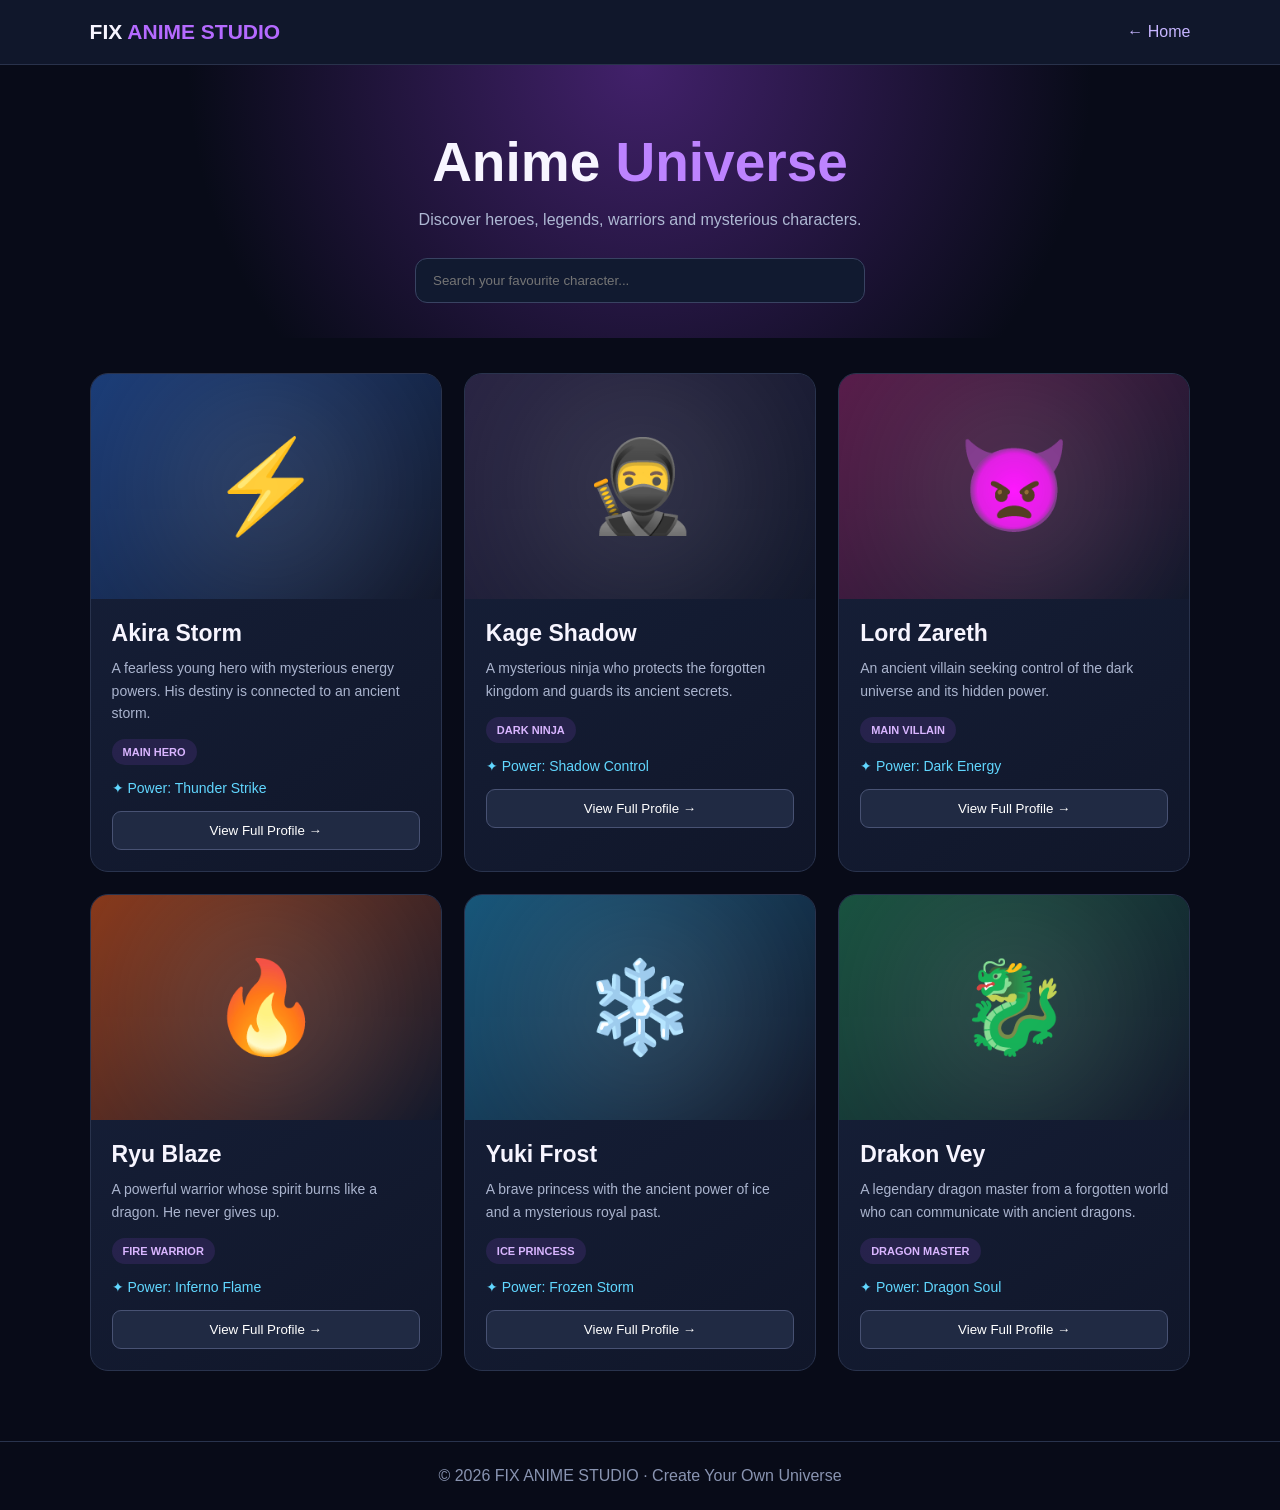
==== characters.html @ ac52e099 "characters.html" ====
<!DOCTYPE html>
<html lang="en">
<head>
<meta charset="UTF-8">
<meta name="viewport" content="width=device-width,initial-scale=1">
<title>Characters | FIX ANIME STUDIO</title>
<style>
*{box-sizing:border-box;margin:0;padding:0}
body{background:#080b18;color:#f7f5ff;font-family:Arial,sans-serif}
header{padding:20px 7%;display:flex;justify-content:space-between;align-items:center;gap:15px;background:#10172b;border-bottom:1px solid #29324b;position:sticky;top:0;z-index:5}
.logo{font-size:21px;font-weight:900}.logo span{color:#b56aff}
a{color:#c6b5ff;text-decoration:none}
.hero{text-align:center;padding:65px 20px 35px;background:radial-gradient(circle at 50% 0,#42216b,transparent 65%)}
.hero h1{font-size:clamp(32px,6vw,55px);margin-bottom:12px}
.hero p{color:#aeb8d3;line-height:1.7}
.search{display:block;width:min(450px,90%);margin:25px auto 0;padding:14px 17px;border-radius:12px;border:1px solid #394362;background:#111a30;color:white;outline:none}
main{padding:35px 7% 70px}
.grid{display:grid;grid-template-columns:repeat(3,minmax(0,1fr));gap:22px}
.card{background:linear-gradient(145deg,#17213b,#101629);border:1px solid #29334d;border-radius:18px;overflow:hidden;transition:.25s}
.card:hover{transform:translateY(-6px);border-color:#ad67ff;box-shadow:0 15px 35px #8b35ff22}
.art{height:225px;display:grid;place-items:center;font-size:90px;position:relative;overflow:hidden}
.art:after{content:"";position:absolute;width:170px;height:170px;border-radius:50%;background:white;filter:blur(90px);opacity:.25}
.info{padding:21px}
.info h2{font-size:23px;margin-bottom:10px}
.info p{color:#aab4ce;line-height:1.6;font-size:14px;min-height:45px}
.tag{display:inline-block;margin-top:15px;padding:7px 11px;border-radius:30px;background:#a855f722;color:#d9b5ff;font-size:11px;font-weight:bold}
.power{color:#61d7ff;margin:15px 0;font-size:14px}
.details{border:1px solid #485273;background:#202a43;color:white;padding:11px 15px;border-radius:9px;width:100%}
.details:hover{background:#793de1}
.empty{text-align:center;color:#aab4ce;padding:35px;display:none}
footer{text-align:center;padding:25px;border-top:1px solid #29334d;color:#8994b1}
@media(max-width:850px){.grid{grid-template-columns:repeat(2,minmax(0,1fr))}}
@media(max-width:570px){header{padding:16px 5%}.grid{grid-template-columns:1fr}main{padding:25px 5%}.art{height:240px}}
</style>
</head>
<body>
<header>
  <div class="logo">FIX <span>ANIME STUDIO</span></div>
  <a href="index.html">← Home</a>
</header>

<section class="hero">
  <h1>Anime <span style="color:#bd83ff">Universe</span></h1>
  <p>Discover heroes, legends, warriors and mysterious characters.</p>
  <input class="search" id="search" placeholder="Search your favourite character...">
</section>

<main>
  <div class="grid" id="grid"></div>
  <div class="empty" id="empty">No characters found.</div>
</main>

<footer>© 2026 FIX ANIME STUDIO · Create Your Own Universe</footer>

<script>
const KEY="fixAnimeCharacters";

const defaults=[
 {id:"akira",name:"Akira Storm",role:"MAIN HERO",power:"Thunder Strike",description:"A fearless young hero with mysterious energy powers. His destiny is connected to an ancient storm.",emoji:"⚡",color:"#193b77"},
 {id:"kage",name:"Kage Shadow",role:"DARK NINJA",power:"Shadow Control",description:"A mysterious ninja who protects the forgotten kingdom and guards its ancient secrets.",emoji:"🥷",color:"#282342"},
 {id:"zareth",name:"Lord Zareth",role:"MAIN VILLAIN",power:"Dark Energy",description:"An ancient villain seeking control of the dark universe and its hidden power.",emoji:"👿",color:"#571b49"},
 {id:"ryu",name:"Ryu Blaze",role:"FIRE WARRIOR",power:"Inferno Flame",description:"A powerful warrior whose spirit burns like a dragon. He never gives up.",emoji:"🔥",color:"#873719"},
 {id:"yuki",name:"Yuki Frost",role:"ICE PRINCESS",power:"Frozen Storm",description:"A brave princess with the ancient power of ice and a mysterious royal past.",emoji:"❄️",color:"#155579"},
 {id:"drakon",name:"Drakon Vey",role:"DRAGON MASTER",power:"Dragon Soul",description:"A legendary dragon master from a forgotten world who can communicate with ancient dragons.",emoji:"🐉",color:"#17513e"}
];

function getCharacters(){
 try{
  const saved=localStorage.getItem(KEY);
  if(saved!==null)return JSON.parse(saved);
 }catch(e){}
 localStorage.setItem(KEY,JSON.stringify(defaults));
 return defaults;
}

function render(){
 const list=getCharacters();
 const query=document.getElementById("search").value.toLowerCase();
 const grid=document.getElementById("grid");
 grid.innerHTML="";
 const filtered=list.filter(c=>
  [c.name,c.role,c.power,c.description].join(" ").toLowerCase().includes(query)
 );
 document.getElementById("empty").style.display=filtered.length?"none":"block";

 filtered.forEach(c=>{
  const card=document.createElement("article");
  card.className="card";
  const art=document.createElement("div");
  art.className="art";
  art.style.background=`linear-gradient(135deg,${c.color||"#34245b"},#101629)`;
  art.textContent=c.emoji||"✨";

  const info=document.createElement("div");
  info.className="info";
  const name=document.createElement("h2");
  name.textContent=c.name;
  const desc=document.createElement("p");
  desc.textContent=c.description;
  const tag=document.createElement("span");
  tag.className="tag";
  tag.textContent=c.role;
  const power=document.createElement("div");
  power.className="power";
  power.textContent="✦ Power: "+c.power;
  const button=document.createElement("button");
  button.className="details";
  button.textContent="View Full Profile →";
  button.onclick=()=>alert(
   "CHARACTER PROFILE\n\nName: "+c.name+
   "\nRole: "+c.role+
   "\nPower: "+c.power+
   "\n\n"+c.description
  );

  info.append(name,desc,tag,power,button);
  card.append(art,info);
  grid.appendChild(card);
 });
}

document.getElementById("search").addEventListener("input",render);
window.addEventListener("storage",render);
render();
</script>
</body>
</html>
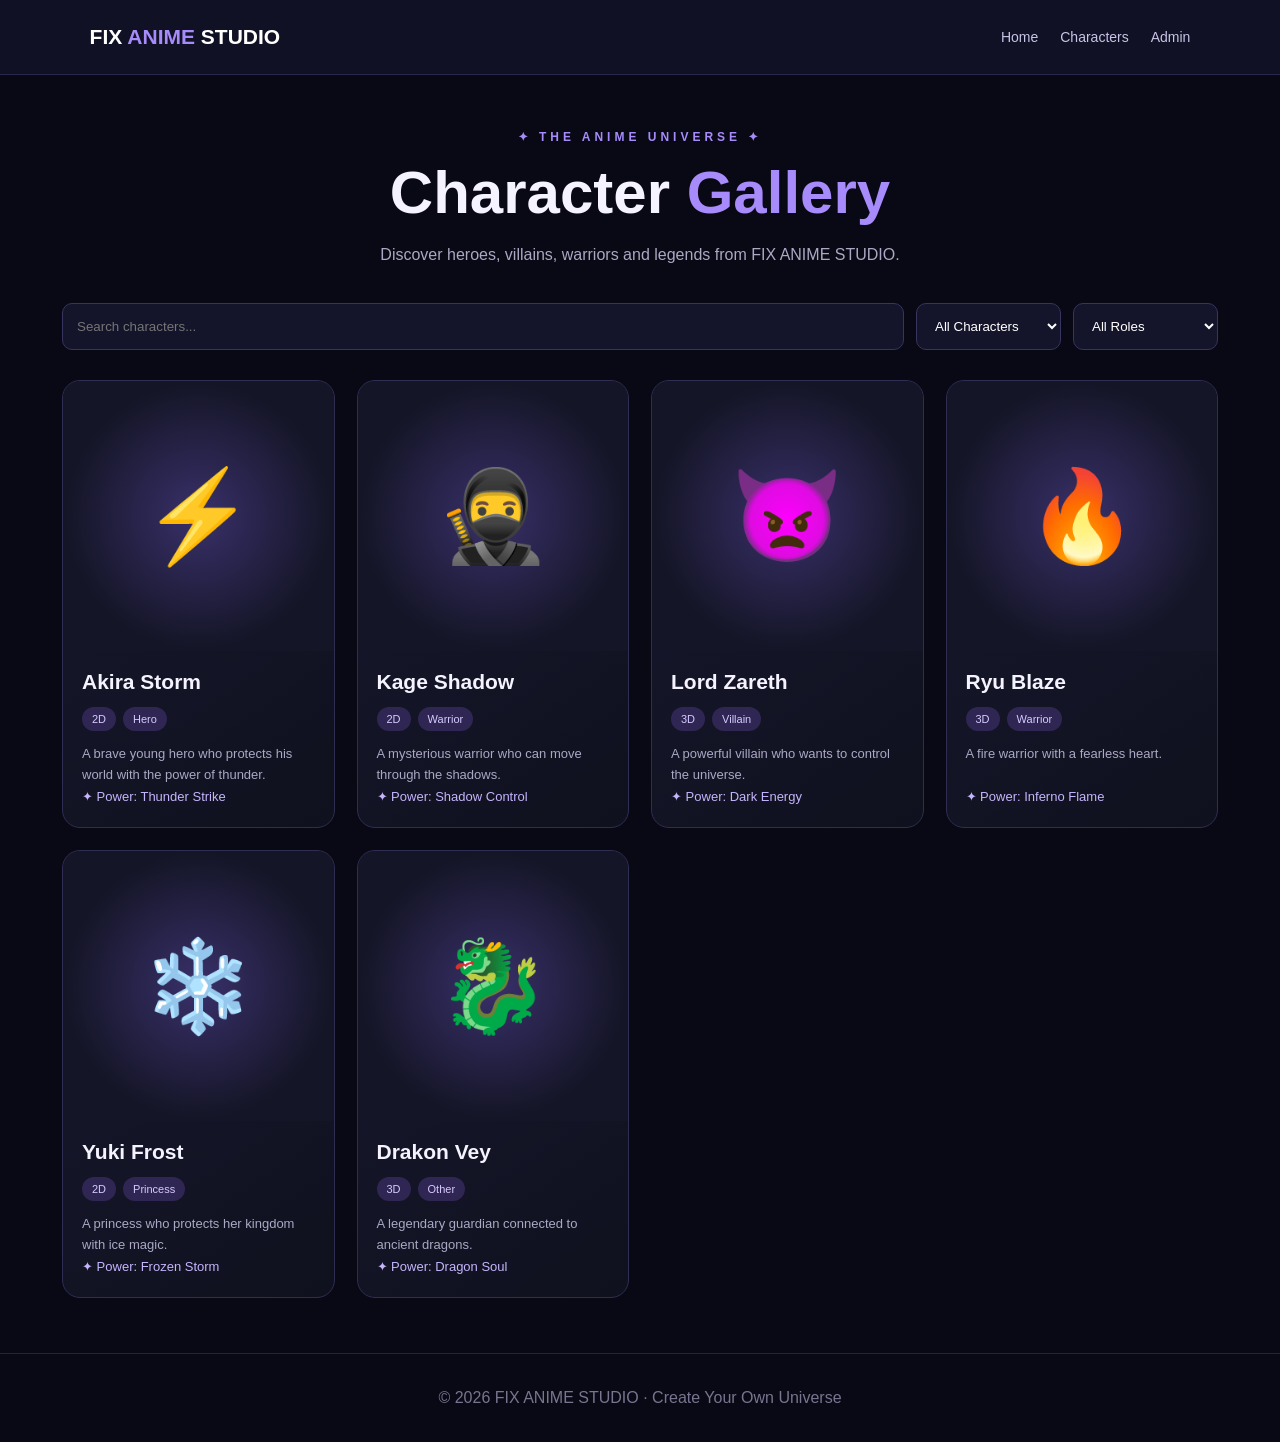
==== commit 810811da: "characters.html" ====
--- a/characters.html
+++ b/characters.html
@@ -3,124 +3,130 @@
 <html lang="en">
 <head>
 <meta charset="UTF-8">
-<meta name="viewport" content="width=device-width,initial-scale=1">
+<meta name="viewport" content="width=device-width, initial-scale=1.0">
 <title>Characters | FIX ANIME STUDIO</title>
 <style>
 *{box-sizing:border-box;margin:0;padding:0}
-body{background:#080b18;color:#f7f5ff;font-family:Arial,sans-serif}
-header{padding:20px 7%;display:flex;justify-content:space-between;align-items:center;gap:15px;background:#10172b;border-bottom:1px solid #29324b;position:sticky;top:0;z-index:5}
-.logo{font-size:21px;font-weight:900}.logo span{color:#b56aff}
-a{color:#c6b5ff;text-decoration:none}
-.hero{text-align:center;padding:65px 20px 35px;background:radial-gradient(circle at 50% 0,#42216b,transparent 65%)}
-.hero h1{font-size:clamp(32px,6vw,55px);margin-bottom:12px}
-.hero p{color:#aeb8d3;line-height:1.7}
-.search{display:block;width:min(450px,90%);margin:25px auto 0;padding:14px 17px;border-radius:12px;border:1px solid #394362;background:#111a30;color:white;outline:none}
-main{padding:35px 7% 70px}
-.grid{display:grid;grid-template-columns:repeat(3,minmax(0,1fr));gap:22px}
-.card{background:linear-gradient(145deg,#17213b,#101629);border:1px solid #29334d;border-radius:18px;overflow:hidden;transition:.25s}
-.card:hover{transform:translateY(-6px);border-color:#ad67ff;box-shadow:0 15px 35px #8b35ff22}
-.art{height:225px;display:grid;place-items:center;font-size:90px;position:relative;overflow:hidden}
-.art:after{content:"";position:absolute;width:170px;height:170px;border-radius:50%;background:white;filter:blur(90px);opacity:.25}
-.info{padding:21px}
-.info h2{font-size:23px;margin-bottom:10px}
-.info p{color:#aab4ce;line-height:1.6;font-size:14px;min-height:45px}
-.tag{display:inline-block;margin-top:15px;padding:7px 11px;border-radius:30px;background:#a855f722;color:#d9b5ff;font-size:11px;font-weight:bold}
-.power{color:#61d7ff;margin:15px 0;font-size:14px}
-.details{border:1px solid #485273;background:#202a43;color:white;padding:11px 15px;border-radius:9px;width:100%}
-.details:hover{background:#793de1}
-.empty{text-align:center;color:#aab4ce;padding:35px;display:none}
-footer{text-align:center;padding:25px;border-top:1px solid #29334d;color:#8994b1}
-@media(max-width:850px){.grid{grid-template-columns:repeat(2,minmax(0,1fr))}}
-@media(max-width:570px){header{padding:16px 5%}.grid{grid-template-columns:1fr}main{padding:25px 5%}.art{height:240px}}
+body{background:#080914;color:#f4f3ff;font-family:Arial,sans-serif}
+header{height:75px;padding:0 7%;display:flex;align-items:center;justify-content:space-between;background:#101124;border-bottom:1px solid #29264b;position:sticky;top:0;z-index:5}
+.logo{font-size:21px;font-weight:900;color:white;text-decoration:none}.logo span{color:#a78bfa}
+nav{display:flex;gap:22px}nav a{color:#c8c3e7;text-decoration:none;font-size:14px}
+nav a:hover{color:#c4b5fd}
+main{max-width:1200px;margin:auto;padding:55px 22px}
+.hero{text-align:center;margin-bottom:35px}
+.tag{color:#a78bfa;letter-spacing:4px;font-size:12px;font-weight:bold}
+h1{font-size:clamp(34px,6vw,60px);margin:14px 0}
+.hero p{color:#aaa8c4;line-height:1.7}
+.controls{display:flex;gap:12px;flex-wrap:wrap;margin:30px 0}
+input,select{background:#14152a;border:1px solid #37345e;color:white;padding:14px;border-radius:10px;outline:none}
+input{flex:1;min-width:180px}
+select{min-width:145px}
+.grid{display:grid;grid-template-columns:repeat(auto-fit,minmax(230px,1fr));gap:22px}
+.card{background:linear-gradient(145deg,#17182f,#10111e);border:1px solid #302d53;border-radius:18px;overflow:hidden;transition:.25s}
+.card:hover{transform:translateY(-6px);border-color:#9b7cff}
+.art{height:270px;background:radial-gradient(circle at center,#39306a,#141526 70%);display:flex;align-items:center;justify-content:center;overflow:hidden}
+.art img{width:100%;height:100%;object-fit:cover}
+.placeholder{font-size:90px}
+.info{padding:19px}
+.info h2{font-size:21px;margin-bottom:8px}
+.info p{color:#aaa8c4;font-size:13px;line-height:1.6;min-height:42px}
+.pills{display:flex;gap:7px;flex-wrap:wrap;margin:13px 0}
+.pill{font-size:11px;padding:6px 10px;border-radius:20px;background:#302653;color:#d8caff}
+.detail{color:#c4b5fd;font-size:13px;line-height:1.7}
+.empty{text-align:center;color:#aaa8c4;padding:60px 10px;grid-column:1/-1}
+footer{text-align:center;padding:35px;color:#77758f;border-top:1px solid #24233c}
+@media(max-width:600px){header{padding:0 15px}nav{gap:10px}nav a{font-size:12px}.art{height:230px}}
 </style>
 </head>
 <body>
 <header>
-  <div class="logo">FIX <span>ANIME STUDIO</span></div>
-  <a href="index.html">← Home</a>
+<a class="logo" href="index.html">FIX <span>ANIME</span> STUDIO</a>
+<nav>
+<a href="index.html">Home</a>
+<a href="characters.html">Characters</a>
+<a href="admin.html">Admin</a>
+</nav>
 </header>
 
+<main>
 <section class="hero">
-  <h1>Anime <span style="color:#bd83ff">Universe</span></h1>
-  <p>Discover heroes, legends, warriors and mysterious characters.</p>
-  <input class="search" id="search" placeholder="Search your favourite character...">
+<div class="tag">✦ THE ANIME UNIVERSE ✦</div>
+<h1>Character <span style="color:#a78bfa">Gallery</span></h1>
+<p>Discover heroes, villains, warriors and legends from FIX ANIME STUDIO.</p>
 </section>
 
-<main>
-  <div class="grid" id="grid"></div>
-  <div class="empty" id="empty">No characters found.</div>
+<div class="controls">
+<input id="search" placeholder="Search characters..." oninput="render()">
+<select id="type" onchange="render()">
+<option value="all">All Characters</option>
+<option value="2D">2D Anime</option>
+<option value="3D">3D Anime</option>
+</select>
+<select id="role" onchange="render()">
+<option value="all">All Roles</option>
+<option>Hero</option><option>Villain</option><option>Warrior</option>
+<option>Princess</option><option>Other</option>
+</select>
+</div>
+
+<section class="grid" id="gallery"></section>
 </main>
 
 <footer>© 2026 FIX ANIME STUDIO · Create Your Own Universe</footer>
 
 <script>
 const KEY="fixAnimeCharacters";
-
 const defaults=[
- {id:"akira",name:"Akira Storm",role:"MAIN HERO",power:"Thunder Strike",description:"A fearless young hero with mysterious energy powers. His destiny is connected to an ancient storm.",emoji:"⚡",color:"#193b77"},
- {id:"kage",name:"Kage Shadow",role:"DARK NINJA",power:"Shadow Control",description:"A mysterious ninja who protects the forgotten kingdom and guards its ancient secrets.",emoji:"🥷",color:"#282342"},
- {id:"zareth",name:"Lord Zareth",role:"MAIN VILLAIN",power:"Dark Energy",description:"An ancient villain seeking control of the dark universe and its hidden power.",emoji:"👿",color:"#571b49"},
- {id:"ryu",name:"Ryu Blaze",role:"FIRE WARRIOR",power:"Inferno Flame",description:"A powerful warrior whose spirit burns like a dragon. He never gives up.",emoji:"🔥",color:"#873719"},
- {id:"yuki",name:"Yuki Frost",role:"ICE PRINCESS",power:"Frozen Storm",description:"A brave princess with the ancient power of ice and a mysterious royal past.",emoji:"❄️",color:"#155579"},
- {id:"drakon",name:"Drakon Vey",role:"DRAGON MASTER",power:"Dragon Soul",description:"A legendary dragon master from a forgotten world who can communicate with ancient dragons.",emoji:"🐉",color:"#17513e"}
+{id:1,name:"Akira Storm",role:"Hero",type:"2D",power:"Thunder Strike",story:"A brave young hero who protects his world with the power of thunder.",image:"",emoji:"⚡"},
+{id:2,name:"Kage Shadow",role:"Warrior",type:"2D",power:"Shadow Control",story:"A mysterious warrior who can move through the shadows.",image:"",emoji:"🥷"},
+{id:3,name:"Lord Zareth",role:"Villain",type:"3D",power:"Dark Energy",story:"A powerful villain who wants to control the universe.",image:"",emoji:"👿"},
+{id:4,name:"Ryu Blaze",role:"Warrior",type:"3D",power:"Inferno Flame",story:"A fire warrior with a fearless heart.",image:"",emoji:"🔥"},
+{id:5,name:"Yuki Frost",role:"Princess",type:"2D",power:"Frozen Storm",story:"A princess who protects her kingdom with ice magic.",image:"",emoji:"❄️"},
+{id:6,name:"Drakon Vey",role:"Other",type:"3D",power:"Dragon Soul",story:"A legendary guardian connected to ancient dragons.",image:"",emoji:"🐉"}
 ];
 
 function getCharacters(){
  try{
   const saved=localStorage.getItem(KEY);
-  if(saved!==null)return JSON.parse(saved);
+  if(saved!==null){
+   const data=JSON.parse(saved);
+   if(Array.isArray(data))return data;
+  }
  }catch(e){}
  localStorage.setItem(KEY,JSON.stringify(defaults));
  return defaults;
 }
-
+function safe(s){
+ return String(s??"").replace(/[&<>"']/g,c=>({"&":"&amp;","<":"&lt;",">":"&gt;",'"':"&quot;","'":"&#39;"}[c]));
+}
 function render(){
- const list=getCharacters();
- const query=document.getElementById("search").value.toLowerCase();
- const grid=document.getElementById("grid");
- grid.innerHTML="";
- const filtered=list.filter(c=>
-  [c.name,c.role,c.power,c.description].join(" ").toLowerCase().includes(query)
+ const q=document.getElementById("search").value.toLowerCase();
+ const type=document.getElementById("type").value;
+ const role=document.getElementById("role").value;
+ const list=getCharacters().filter(c=>
+  (type==="all"||c.type===type)&&
+  (role==="all"||c.role===role)&&
+  [c.name,c.power,c.story,c.role].join(" ").toLowerCase().includes(q)
  );
- document.getElementById("empty").style.display=filtered.length?"none":"block";
-
- filtered.forEach(c=>{
-  const card=document.createElement("article");
-  card.className="card";
-  const art=document.createElement("div");
-  art.className="art";
-  art.style.background=`linear-gradient(135deg,${c.color||"#34245b"},#101629)`;
-  art.textContent=c.emoji||"✨";
-
-  const info=document.createElement("div");
-  info.className="info";
-  const name=document.createElement("h2");
-  name.textContent=c.name;
-  const desc=document.createElement("p");
-  desc.textContent=c.description;
-  const tag=document.createElement("span");
-  tag.className="tag";
-  tag.textContent=c.role;
-  const power=document.createElement("div");
-  power.className="power";
-  power.textContent="✦ Power: "+c.power;
-  const button=document.createElement("button");
-  button.className="details";
-  button.textContent="View Full Profile →";
-  button.onclick=()=>alert(
-   "CHARACTER PROFILE\n\nName: "+c.name+
-   "\nRole: "+c.role+
-   "\nPower: "+c.power+
-   "\n\n"+c.description
-  );
-
-  info.append(name,desc,tag,power,button);
-  card.append(art,info);
-  grid.appendChild(card);
- });
+ const gallery=document.getElementById("gallery");
+ if(!list.length){
+  gallery.innerHTML='<div class="empty"><h2>No characters found</h2><p>Try another search or add characters from Admin Panel.</p></div>';
+  return;
+ }
+ gallery.innerHTML=list.map(c=>`
+ <article class="card">
+  <div class="art">
+   ${c.image?`<img src="${safe(c.image)}" alt="${safe(c.name)}" onerror="this.style.display='none';this.nextElementSibling.style.display='block'">`:''}
+   <div class="placeholder" style="${c.image?'display:none':''}">${safe(c.emoji||"🎭")}</div>
+  </div>
+  <div class="info">
+   <h2>${safe(c.name)}</h2>
+   <div class="pills"><span class="pill">${safe(c.type||"2D")}</span><span class="pill">${safe(c.role||"Other")}</span></div>
+   <p>${safe(c.story||"No story added yet.")}</p>
+   <div class="detail">✦ Power: ${safe(c.power||"Unknown")}</div>
+  </div>
+ </article>`).join("");
 }
-
-document.getElementById("search").addEventListener("input",render);
 window.addEventListener("storage",render);
 render();
 </script>
